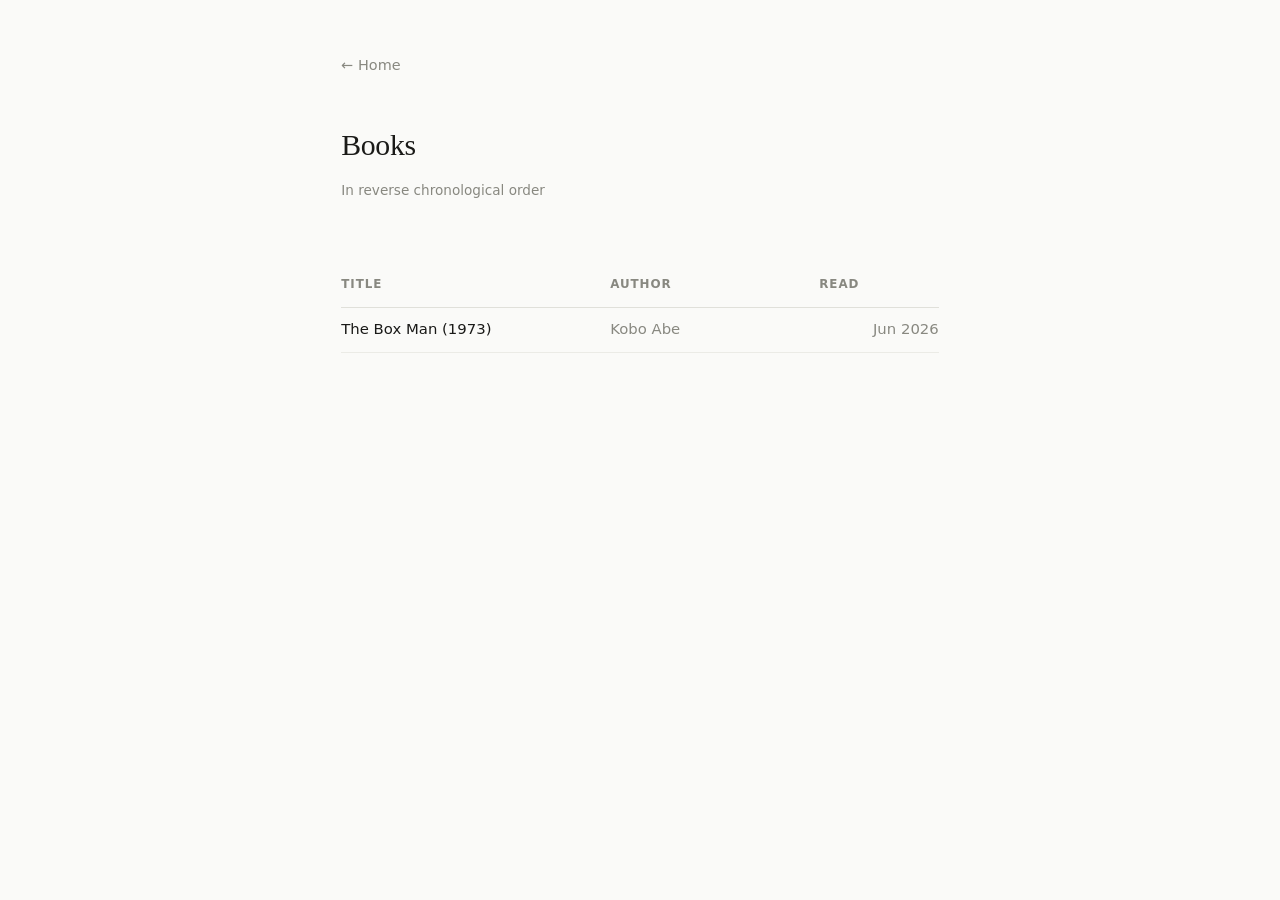
==== books/index.html @ ba494695 "Create index.html" ====
<!DOCTYPE html>
<html lang="en">
<head>
  <meta charset="UTF-8">
  <meta name="viewport" content="width=device-width, initial-scale=1.0">
  <title>Books</title>
  <link rel="stylesheet" href="../style.css">
</head>
<body>

  <a href="../index.html" class="back">← Home</a>

  <article>
    <h1>Books</h1>
    <p class="meta">In reverse chronological order</p>

    <br>

    <table>
      <thead>
        <tr>
          <th>Title</th>
          <th>Author</th>
          <th>Read</th>
        </tr>
      </thead>
      <tbody>

        <tr>
          <td>The Box Man (1973)</td>
          <td>Kobo Abe</td>
          <td>Jun 2026</td>
        </tr>

      </tbody>
    </table>

  </article>

</body>
</html>
---- style.css ----
/* ── Reset ── */
*, *::before, *::after { box-sizing: border-box; margin: 0; padding: 0; }

/* ── Base ── */
:root {
  --bg:      #fafaf8;
  --text:    #1a1a18;
  --muted:   #888880;
  --accent:  #2a5cff;
  --max:     640px;
}

html {
  font-size: 17px;
  background: var(--bg);
  color: var(--text);
}

body {
  font-family: Georgia, 'Times New Roman', serif;
  line-height: 1.7;
  max-width: var(--max);
  margin: 0 auto;
  padding: 3rem 1.25rem 5rem;
}

/* ── Type ── */
h1 {
  font-size: 1.5rem;
  font-weight: normal;
  letter-spacing: -0.01em;
  margin-bottom: 0.25rem;
}

h2 {
  font-family: system-ui, sans-serif;
  font-size: 0.75rem;
  font-weight: 600;
  letter-spacing: 0.1em;
  text-transform: uppercase;
  color: var(--muted);
  margin-bottom: 1rem;
}

p { margin-bottom: 1rem; }

a {
  color: var(--accent);
  text-decoration: none;
}

a:hover { text-decoration: underline; }

/* ── Layout ── */
header {
  margin-bottom: 3.5rem;
  padding-bottom: 2rem;
  border-bottom: 1px solid #e0e0da;
}

.tagline {
  color: var(--muted);
  font-style: italic;
  margin-bottom: 0;
}

section {
  margin-bottom: 3rem;
}

footer {
  margin-top: 4rem;
  padding-top: 1.5rem;
  border-top: 1px solid #e0e0da;
  font-family: system-ui, sans-serif;
  font-size: 0.8rem;
  color: var(--muted);
}

/* ── Post list ── */
ul {
  list-style: none;
}

ul li {
  display: flex;
  justify-content: space-between;
  align-items: baseline;
  padding: 0.4rem 0;
  border-bottom: 1px solid #ebebE6;
  gap: 1rem;
}

ul li:first-child {
  border-top: 1px solid #ebebE6;
}

.date {
  font-family: system-ui, sans-serif;
  font-size: 0.8rem;
  color: var(--muted);
  white-space: nowrap;
  flex-shrink: 0;
}

.note {
  color: var(--muted);
  font-size: 0.9rem;
  font-style: italic;
  margin-bottom: 0.5rem;
}

/* ── Post / article page ── */
article h1 {
  font-size: 1.75rem;
  margin-bottom: 0.5rem;
}

article .meta {
  font-family: system-ui, sans-serif;
  font-size: 0.8rem;
  color: var(--muted);
  margin-bottom: 2.5rem;
}

article p + p { margin-top: 1.25rem; }

article h3 {
  font-size: 1.1rem;
  margin: 2rem 0 0.5rem;
}

.back {
  display: inline-block;
  font-family: system-ui, sans-serif;
  font-size: 0.85rem;
  color: var(--muted);
  margin-bottom: 2.5rem;
}

.back:hover { color: var(--accent); text-decoration: none; }

/* ── Films table ── */
table {
  width: 100%;
  border-collapse: collapse;
  font-family: system-ui, sans-serif;
  font-size: 0.875rem;
}

thead th {
  text-align: left;
  font-size: 0.7rem;
  letter-spacing: 0.08em;
  text-transform: uppercase;
  color: var(--muted);
  padding: 0 0 0.75rem;
  border-bottom: 1px solid #e0e0da;
}

tbody tr {
  border-bottom: 1px solid #ebebE6;
}

tbody td {
  padding: 0.55rem 0;
  vertical-align: top;
}

tbody td:first-child { width: 45%; }
tbody td:nth-child(2) { color: var(--muted); width: 35%; }
tbody td:last-child   { color: var(--muted); text-align: right; }

/* ── Responsive ── */
@media (max-width: 480px) {
  ul li { flex-direction: column; gap: 0.1rem; }
  .date { font-size: 0.75rem; }
}
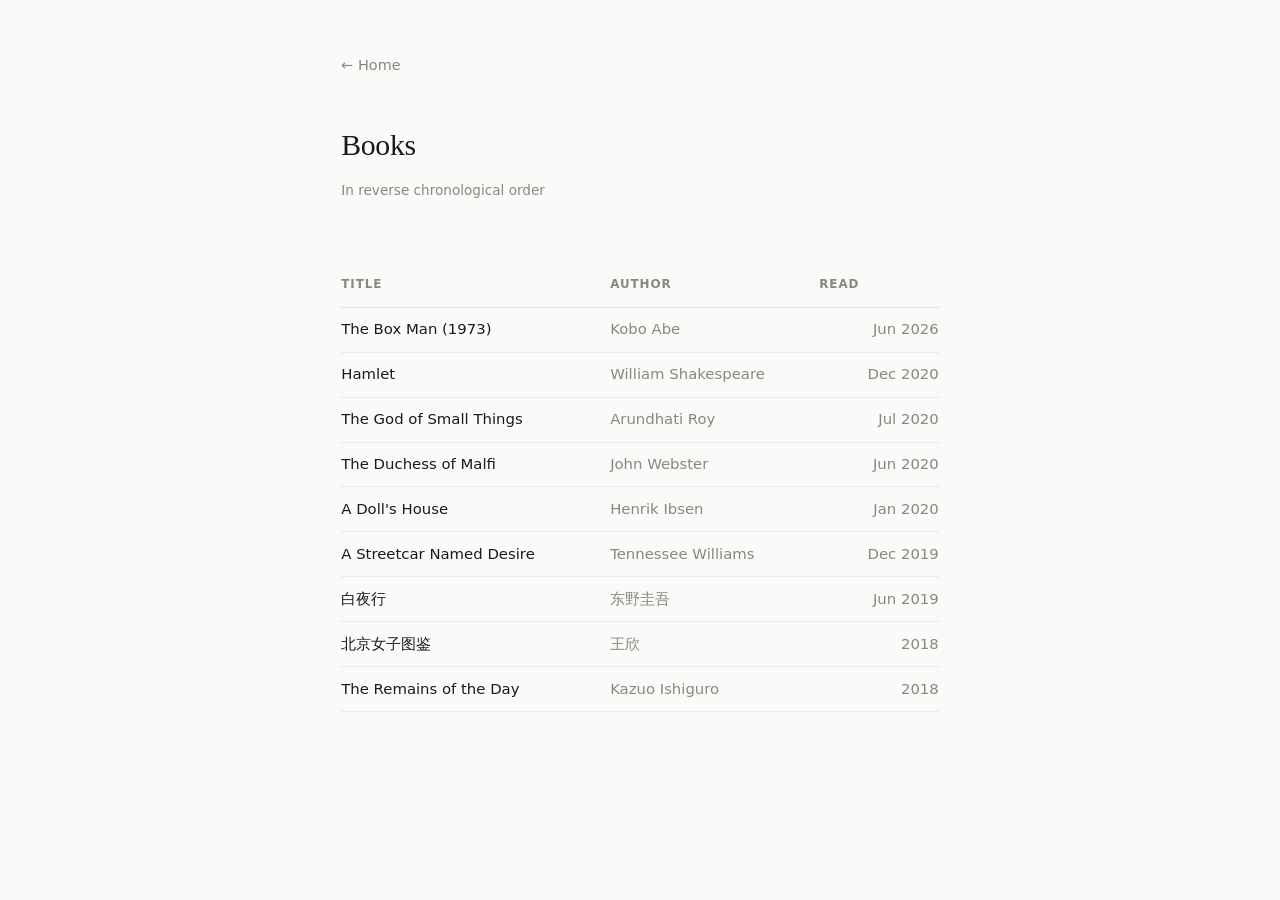
==== commit 2477acf8: "Update index.html" ====
--- a/books/index.html
+++ b/books/index.html
@@ -31,6 +31,45 @@
           <td>Kobo Abe</td>
           <td>Jun 2026</td>
         </tr>
+        <tr>
+          <td>Hamlet</td>
+          <td>William Shakespeare</td>
+          <td>Dec 2020</td>
+        </tr>
+        <tr>
+          <td>The God of Small Things</td>
+          <td>Arundhati Roy</td>
+          <td>Jul 2020</td>
+        </tr>
+        <tr>
+          <td>The Duchess of Malfi</td>
+          <td>John Webster</td>
+          <td>Jun 2020</td>
+        </tr>
+        <tr>
+          <td>A Doll's House</td>
+          <td>Henrik Ibsen</td>
+          <td>Jan 2020</td>
+        </tr>
+        <tr>
+          <td>A Streetcar Named Desire</td>
+          <td>Tennessee Williams</td>
+          <td>Dec 2019</td>
+        </tr>
+        <td>白夜行</td>
+          <td>东野圭吾</td>
+          <td>Jun 2019</td>
+        </tr>
+        <tr>
+          <td>北京女子图鉴</td>
+          <td>王欣</td>
+          <td>2018</td>
+        </tr>
+        <tr>
+          <td>The Remains of the Day</td>
+          <td>Kazuo Ishiguro</td>
+          <td>2018</td>
+        </tr>
 
       </tbody>
     </table>
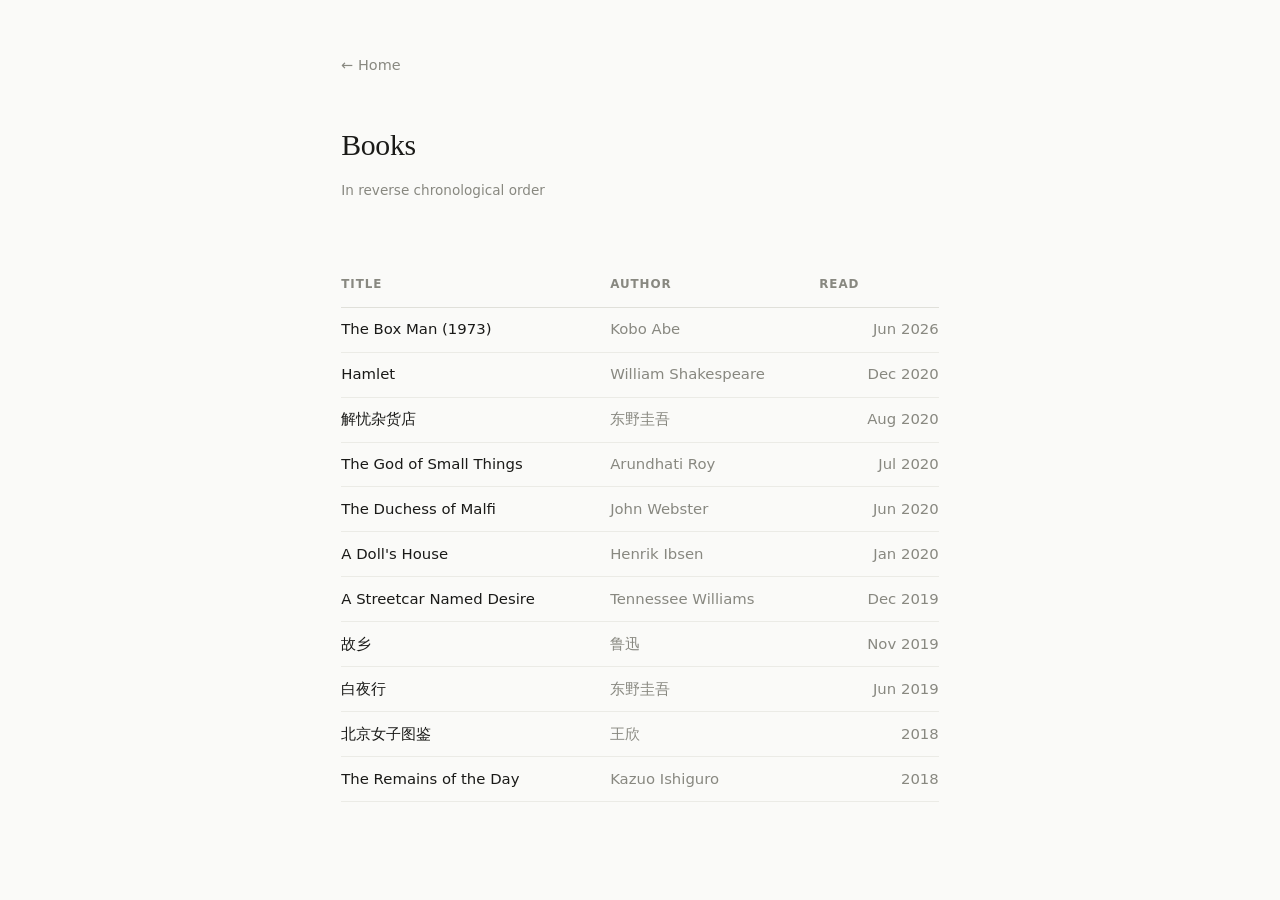
==== commit 46608ab4: "Update index.html" ====
--- a/books/index.html
+++ b/books/index.html
@@ -37,6 +37,11 @@
           <td>Dec 2020</td>
         </tr>
         <tr>
+          <td>解忧杂货店</td>
+          <td>东野圭吾</td>
+          <td>Aug 2020</td>
+        </tr>
+        <tr>
           <td>The God of Small Things</td>
           <td>Arundhati Roy</td>
           <td>Jul 2020</td>
@@ -55,6 +60,11 @@
           <td>A Streetcar Named Desire</td>
           <td>Tennessee Williams</td>
           <td>Dec 2019</td>
+        </tr>
+        <tr>
+          <td>故乡</td>
+          <td>鲁迅</td>
+          <td>Nov 2019</td>
         </tr>
         <td>白夜行</td>
           <td>东野圭吾</td>
